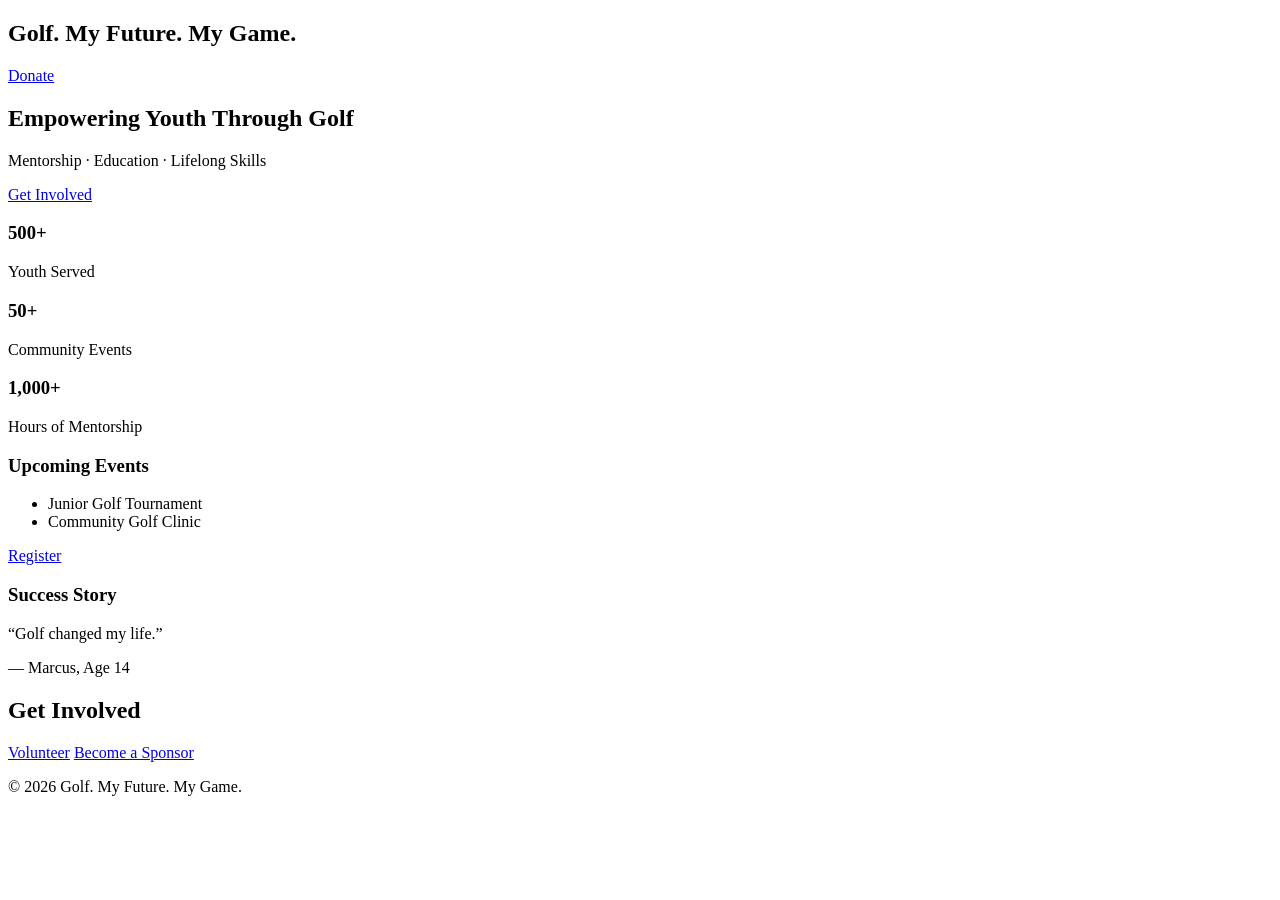
==== index.html @ 7ca268b2 "Create index.html" ====
<!DOCTYPE html>
<html lang="en">
<head>
  <meta charset="UTF-8" />
  <meta name="viewport" content="width=device-width, initial-scale=1.0"/>
  <title>Golf. My Future. My Game.</title>

  <!-- Google Fonts -->
  <link href="https://fonts.googleapis.com/css2?family=Sora:wght@600;700&family=Inter:wght@400;500&display=swap" rel="stylesheet">

  <!-- CSS -->
  <link rel="stylesheet" href="style.css" />
</head>

<body>

  <!-- NAV -->
  <nav class="nav">
    <div class="container nav-inner">
      <h1 class="logo">Golf. My Future. My Game.</h1>
      <a href="#" class="btn btn-primary">Donate</a>
    </div>
  </nav>

  <!-- HERO -->
  <section class="hero">
    <div class="hero-overlay"></div>
    <div class="container hero-content">
      <h2>Empowering Youth Through Golf</h2>
      <p>Mentorship · Education · Lifelong Skills</p>
      <a href="#" class="btn btn-secondary">Get Involved</a>
    </div>
  </section>

  <!-- IMPACT -->
  <section class="section">
    <div class="container impact">
      <div class="impact-card">
        <h3>500+</h3>
        <p>Youth Served</p>
      </div>
      <div class="impact-card">
        <h3>50+</h3>
        <p>Community Events</p>
      </div>
      <div class="impact-card">
        <h3>1,000+</h3>
        <p>Hours of Mentorship</p>
      </div>
    </div>
  </section>

  <!-- EVENTS + STORY -->
  <section class="section light">
    <div class="container grid-2">
      <div class="card">
        <h3>Upcoming Events</h3>
        <ul>
          <li>Junior Golf Tournament</li>
          <li>Community Golf Clinic</li>
        </ul>
        <a href="#" class="btn btn-outline">Register</a>
      </div>

      <div class="card">
        <h3>Success Story</h3>
        <p class="quote">“Golf changed my life.”</p>
        <p class="author">— Marcus, Age 14</p>
      </div>
    </div>
  </section>

  <!-- GET INVOLVED -->
  <section class="section">
    <div class="container center">
      <h2>Get Involved</h2>
      <div class="btn-group">
        <a href="#" class="btn btn-primary">Volunteer</a>
        <a href="#" class="btn btn-secondary">Become a Sponsor</a>
      </div>
    </div>
  </section>

  <!-- FOOTER -->
  <footer class="footer">
    <p>© 2026 Golf. My Future. My Game.</p>
  </footer>

</body>
</html>
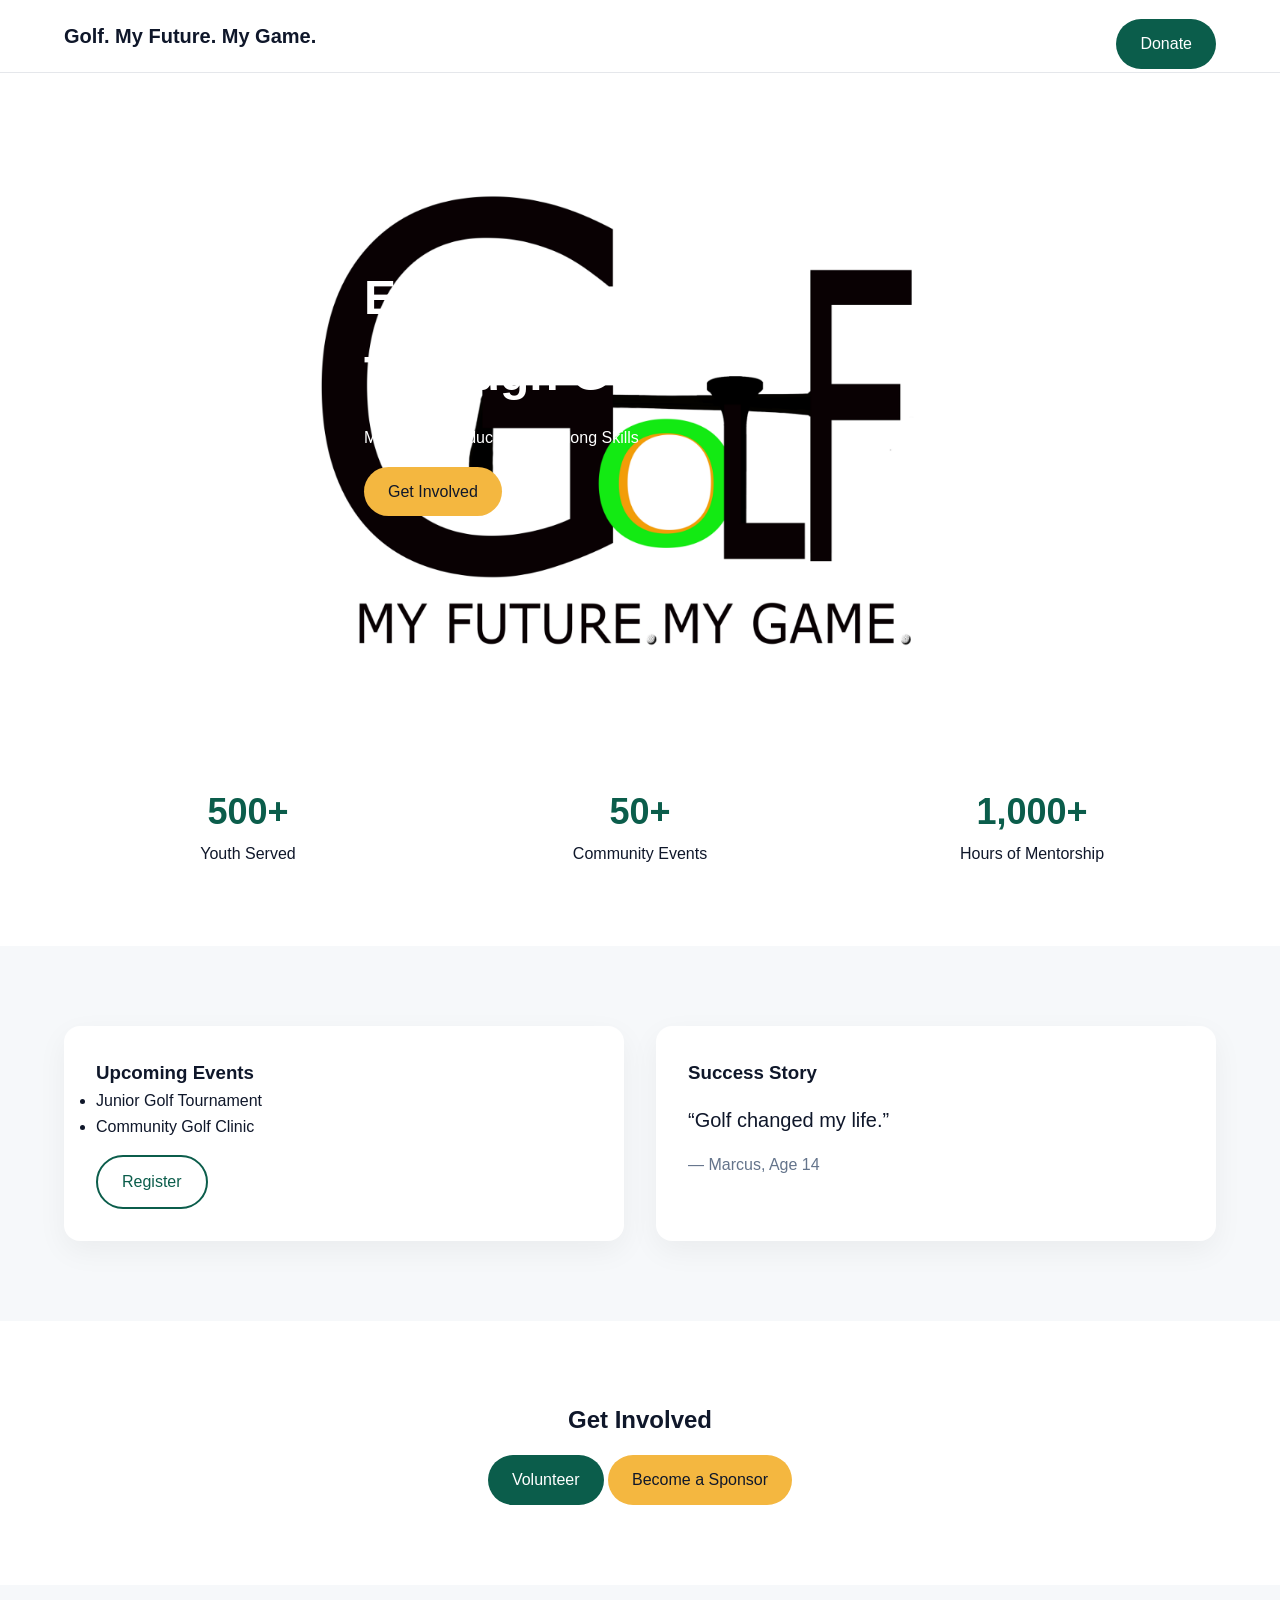
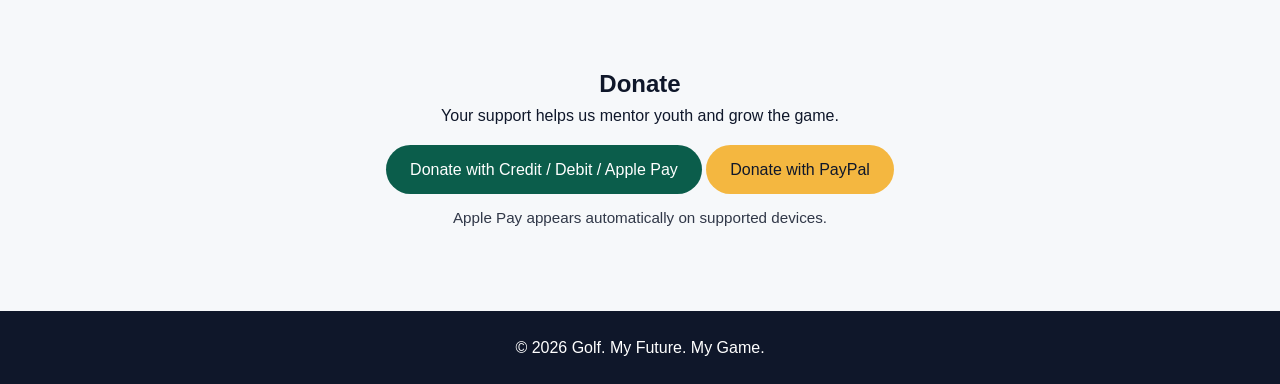
==== commit 361cc9d4: "Update index.html" ====
--- a/index.html
+++ b/index.html
@@ -18,7 +18,7 @@
   <nav class="nav">
     <div class="container nav-inner">
       <h1 class="logo">Golf. My Future. My Game.</h1>
-      <a href="#" class="btn btn-primary">Donate</a>
+      <a href="#donate" class="btn btn-primary">Donate</a>
     </div>
   </nav>
 
@@ -80,6 +80,37 @@
       </div>
     </div>
   </section>
+<!-- DONATE -->
+<section id="donate" class="section light">
+  <div class="container center">
+    <h2>Donate</h2>
+    <p>Your support helps us mentor youth and grow the game.</p>
+
+    <div class="btn-group">
+      <a
+        href="https://buy.stripe.com/test_28E4gzaJqbPY1Sy5gDdby00"
+        class="btn btn-primary"
+        target="_blank"
+        rel="noopener"
+      >
+        Donate with Credit / Debit / Apple Pay
+      </a>
+
+      <a
+        href="PASTE_YOUR_PAYPAL_DONATE_LINK_HERE"
+        class="btn btn-secondary"
+        target="_blank"
+        rel="noopener"
+      >
+        Donate with PayPal
+      </a>
+    </div>
+
+    <p style="margin-top:12px; font-size:0.95em; opacity:0.85;">
+      Apple Pay appears automatically on supported devices.
+    </p>
+  </div>
+</section>
 
   <!-- FOOTER -->
   <footer class="footer">
--- a/style.css
+++ b/style.css
@@ -0,0 +1,169 @@
+:root {
+  --green: #0B5D4B;
+  --gold: #F4B740;
+  --dark: #0F172A;
+  --light: #F6F8FA;
+  --white: #ffffff;
+  --gray: #64748B;
+}
+
+* {
+  margin: 0;
+  padding: 0;
+  box-sizing: border-box;
+}
+
+body {
+  font-family: 'Inter', sans-serif;
+  color: var(--dark);
+  background: var(--white);
+  line-height: 1.6;
+}
+
+h1, h2, h3 {
+  font-family: 'Sora', sans-serif;
+}
+
+.container {
+  max-width: 1200px;
+  padding: 0 24px;
+  margin: auto;
+}
+
+/* NAV */
+.nav {
+  background: var(--white);
+  border-bottom: 1px solid #e5e7eb;
+}
+
+.nav-inner {
+  display: flex;
+  justify-content: space-between;
+  align-items: center;
+  height: 72px;
+}
+
+.logo {
+  font-size: 20px;
+}
+
+.hero {
+  position: relative;
+  height: 70vh;
+  background-image: url('https://ebenezerabraha12-dev.github.io/MyFutureMyGame.png');
+  background-position: center;
+  background-repeat: no-repeat;
+  background-size: contain;
+  background-color: #ffffff;
+  display: flex;
+  align-items: center;
+  justify-content: center;
+}
+
+.hero-overlay {
+  display: none;
+}
+
+.hero-content {
+  position: relative;
+  color: var(--white);
+  max-width: 600px;
+}
+
+.hero h2 {
+  font-size: 48px;
+  margin-bottom: 12px;
+}
+
+/* SECTIONS */
+.section {
+  padding: 80px 0;
+}
+
+.section.light {
+  background: var(--light);
+}
+
+.center {
+  text-align: center;
+}
+
+/* BUTTONS */
+.btn {
+  display: inline-block;
+  padding: 12px 24px;
+  border-radius: 999px;
+  font-weight: 500;
+  text-decoration: none;
+  margin-top: 16px;
+}
+
+.btn-primary {
+  background: var(--green);
+  color: var(--white);
+}
+
+.btn-secondary {
+  background: var(--gold);
+  color: var(--dark);
+}
+
+.btn-outline {
+  border: 2px solid var(--green);
+  color: var(--green);
+}
+
+/* IMPACT */
+.impact {
+  display: grid;
+  grid-template-columns: repeat(3, 1fr);
+  gap: 24px;
+  text-align: center;
+}
+
+.impact-card h3 {
+  font-size: 36px;
+  color: var(--green);
+}
+
+/* GRID */
+.grid-2 {
+  display: grid;
+  grid-template-columns: repeat(2, 1fr);
+  gap: 32px;
+}
+
+.card {
+  background: var(--white);
+  padding: 32px;
+  border-radius: 16px;
+  box-shadow: 0 10px 30px rgba(0,0,0,0.05);
+}
+
+.quote {
+  font-size: 20px;
+  margin: 16px 0;
+}
+
+.author {
+  color: var(--gray);
+}
+
+/* FOOTER */
+.footer {
+  background: var(--dark);
+  color: var(--white);
+  text-align: center;
+  padding: 24px;
+}
+
+/* MOBILE */
+@media (max-width: 768px) {
+  .impact, .grid-2 {
+    grid-template-columns: 1fr;
+  }
+
+  .hero h2 {
+    font-size: 36px;
+  }
+}
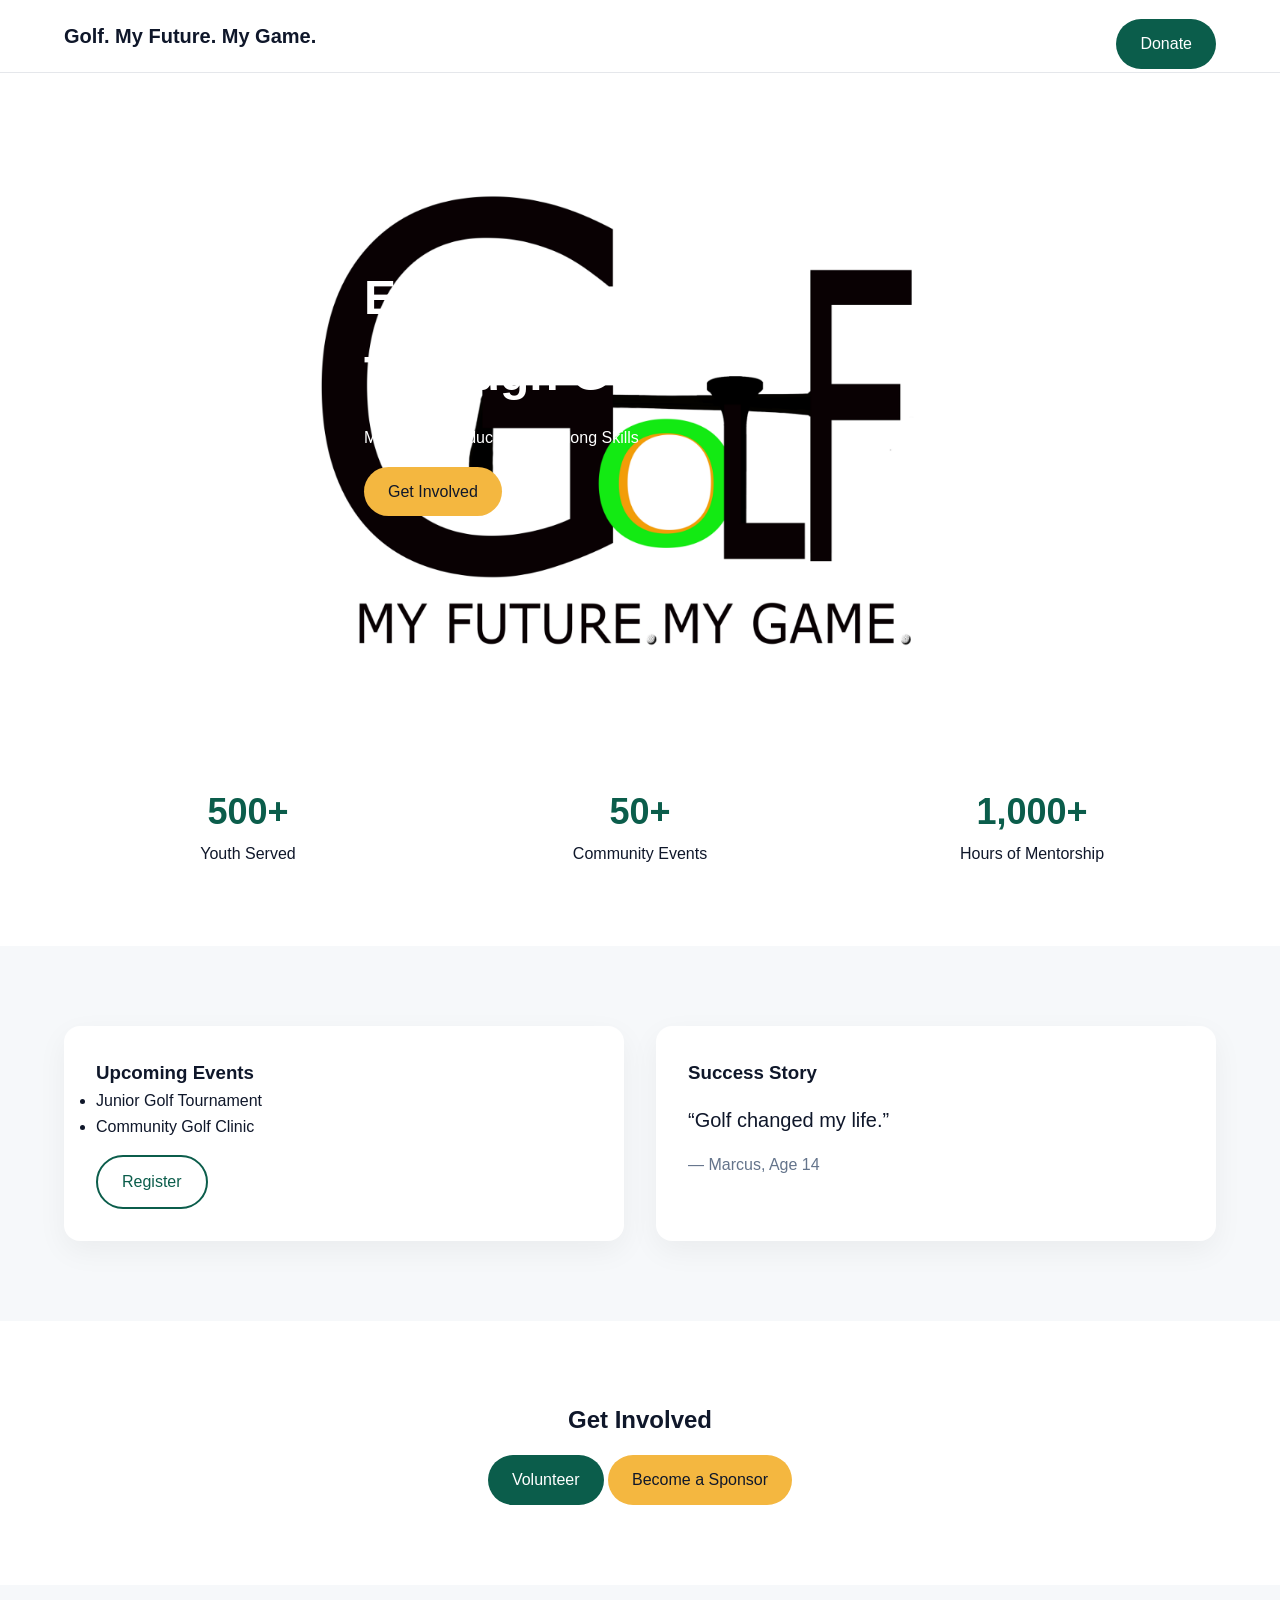
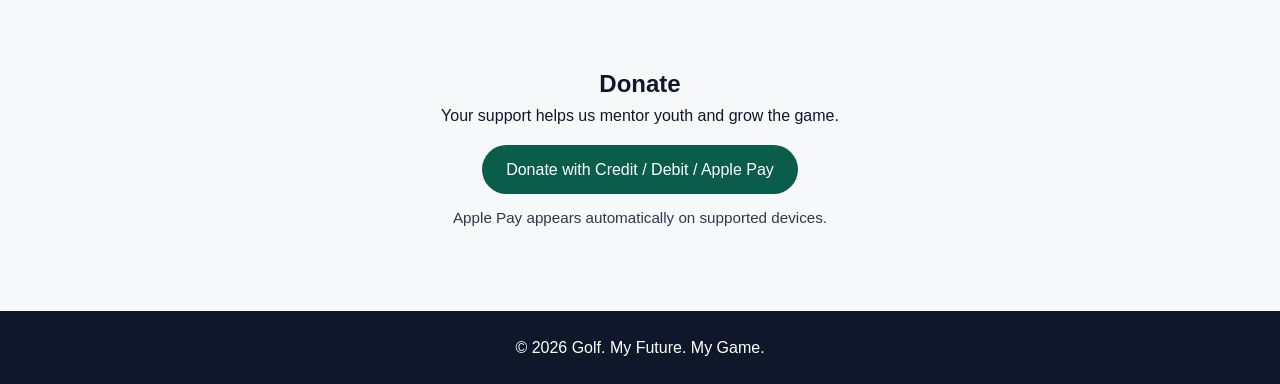
==== commit 9fb3b2bc: "Update index.html" ====
--- a/index.html
+++ b/index.html
@@ -96,14 +96,6 @@
         Donate with Credit / Debit / Apple Pay
       </a>
 
-      <a
-        href="PASTE_YOUR_PAYPAL_DONATE_LINK_HERE"
-        class="btn btn-secondary"
-        target="_blank"
-        rel="noopener"
-      >
-        Donate with PayPal
-      </a>
     </div>
 
     <p style="margin-top:12px; font-size:0.95em; opacity:0.85;">
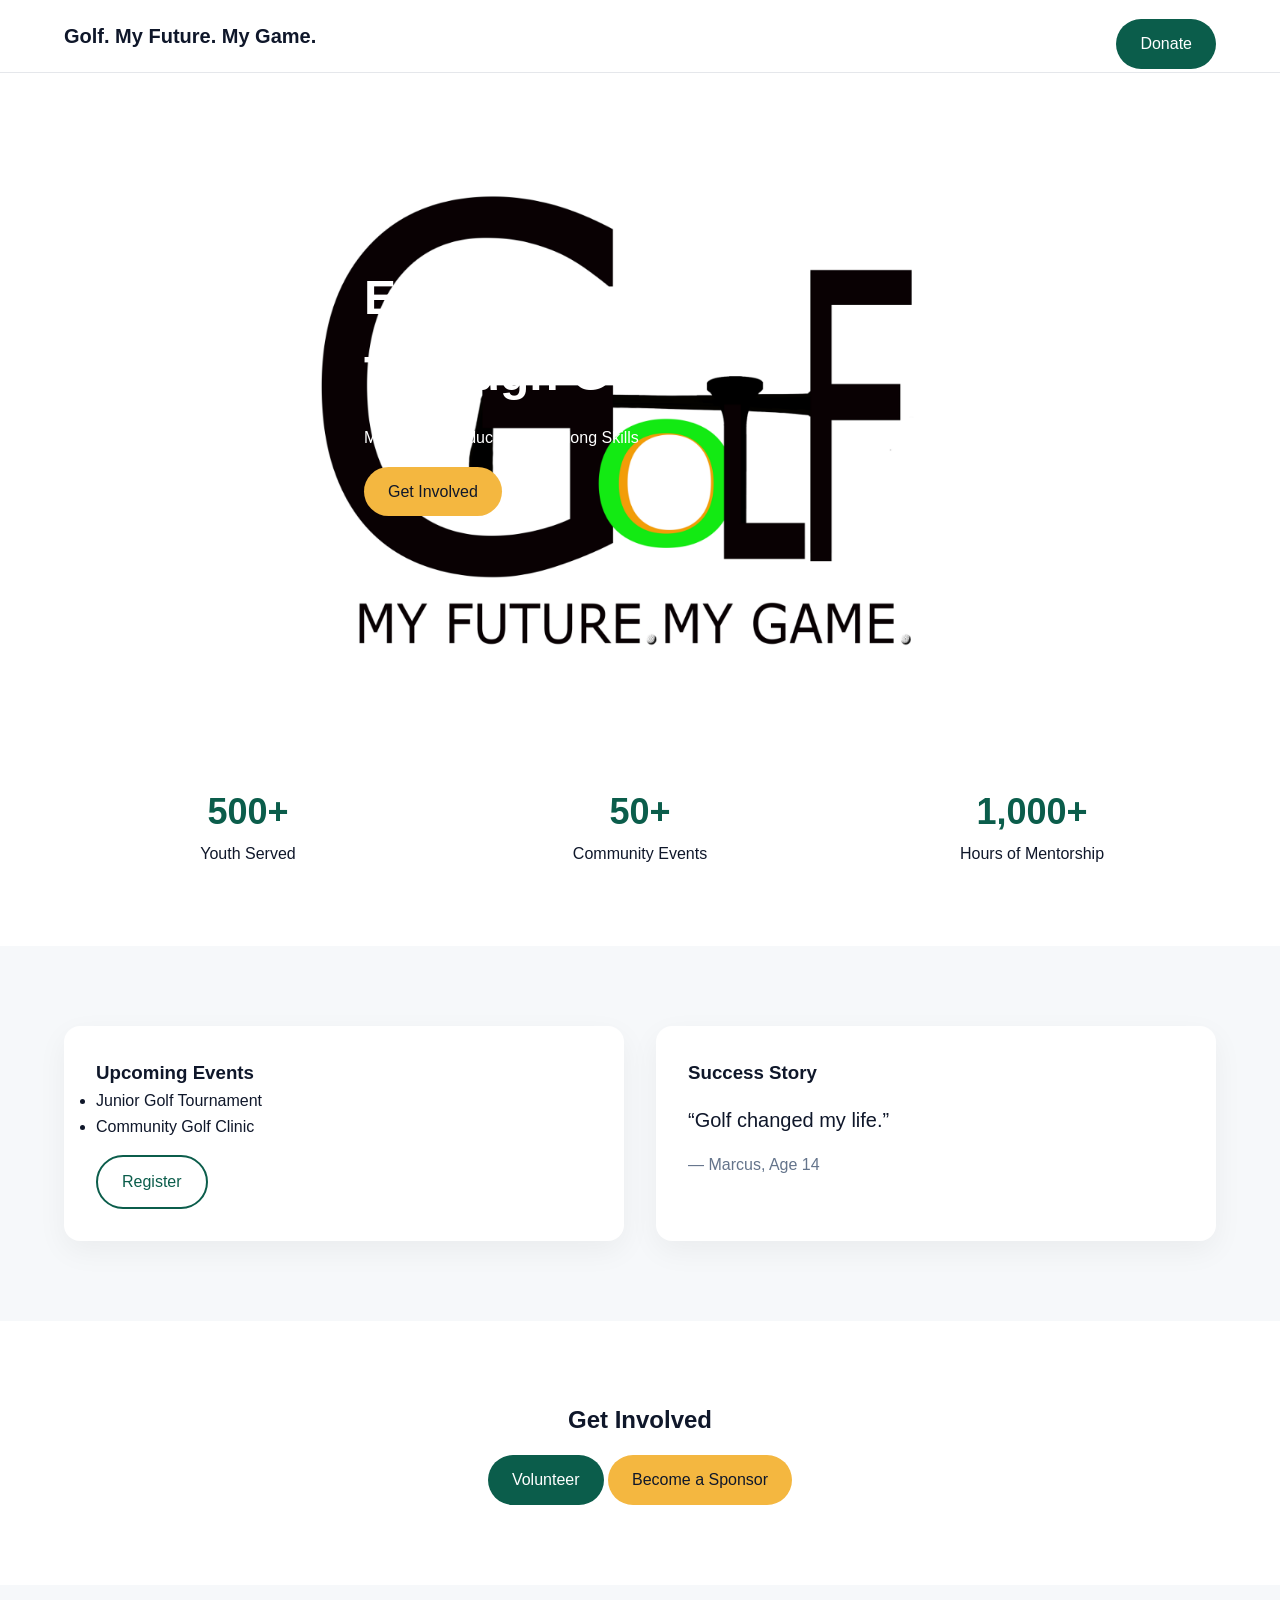
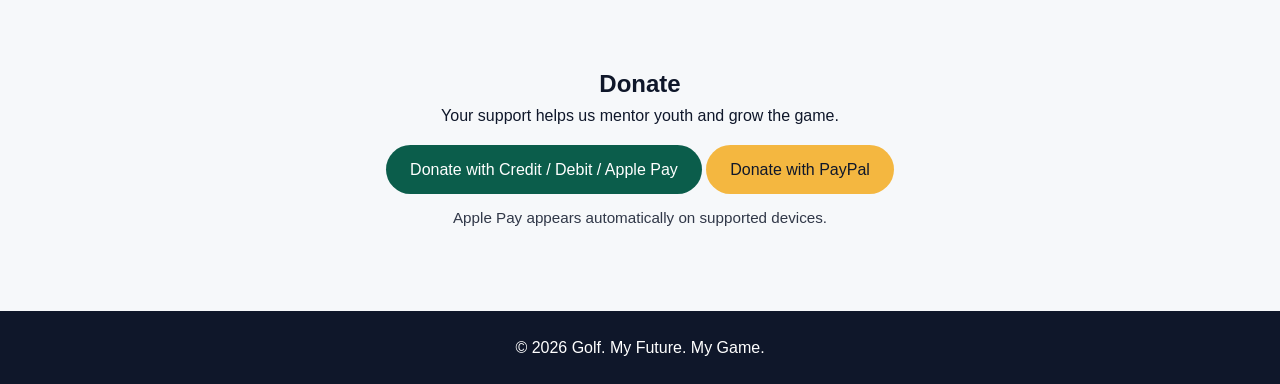
==== commit 08444b7f: "Add files via upload" ====
--- a/index.html
+++ b/index.html
@@ -96,6 +96,14 @@
         Donate with Credit / Debit / Apple Pay
       </a>
 
+      <a
+        href="PASTE_YOUR_PAYPAL_DONATE_LINK_HERE"
+        class="btn btn-secondary"
+        target="_blank"
+        rel="noopener"
+      >
+        Donate with PayPal
+      </a>
     </div>
 
     <p style="margin-top:12px; font-size:0.95em; opacity:0.85;">
